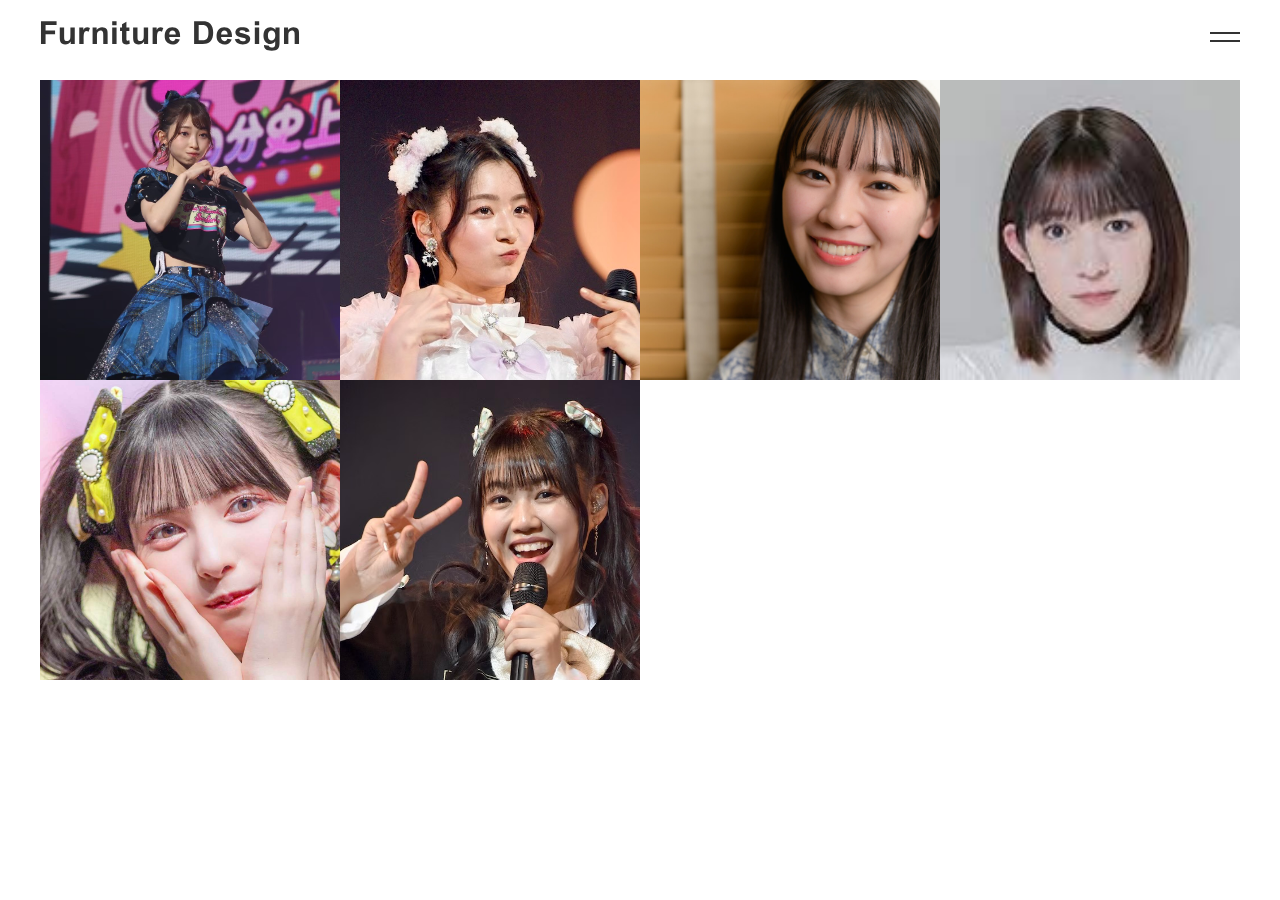
==== index.html @ 356cf476 "ヘッダーまで実装" ====
<!DOCTYPE html>
<html lang="en">
<head>
    <meta charset="UTF-8">
    <meta name="viewport" content="width=device-width, initial-scale=1.0">
    <link rel="stylesheet" type="text/css" href="./index.css">
    <title>Document</title>
</head>
<body>
    <header>
        <h1><a href="index.html"><img src="./img//logo.svg" alt="Furniture Design"></a></h1>
        <div class="hamburger">
            <span></span>
            <span></span>
        </div>
    </header>

    <!-- 写真一覧 -->
   
    <div id="image-container"> </div>
  
    <!-- <div>
        <div>
            <img src="" alt="">
        </div>
    </div> -->

    <script src="script.js"></script>
</body>
</html>
---- index.css ----
body{
    margin: 0;
    font-size: 100%;
}

body {
    color: #333;
}

header {
    height: 80px;  
    margin:0 auto;
    padding: 0 40px;
    max-width: 1280px;
    display: flex;
    align-items: center;
    z-index: 100;
}


.hamburger{
    width: 30px;
    line-height: 80px;
    margin-left: auto;
}

.hamburger span{
    display: block;
    width: 30px;
    height: 2px;
    background-color: #333;
    margin-bottom: 6px;
}

.item-wrapper{
    padding: 0 40px;
    max-width: 1280px;
    display: flex;
}

#image-container {
    display: flex;
    flex-wrap: wrap;
    padding: 0 40px;
    max-width: 1280px;
    margin: 0 auto;
}

.image-wrapper {
    width: 25%; /* 各画像を25%の幅に設定 */
    padding-top: 25%; /* 正方形を維持するためのパディング */
    position: relative; /* 子要素の絶対位置を正しく機能させるために必要 */
    box-sizing: border-box;
    padding-left: 20px;
    padding-right: 20px;
}

.image {
    position: absolute;
    top: 0;
    left: 0;
    width: 100%;
    height: 100%;
    object-fit: cover; /* 画像を親要素に合わせて切り抜く */
}
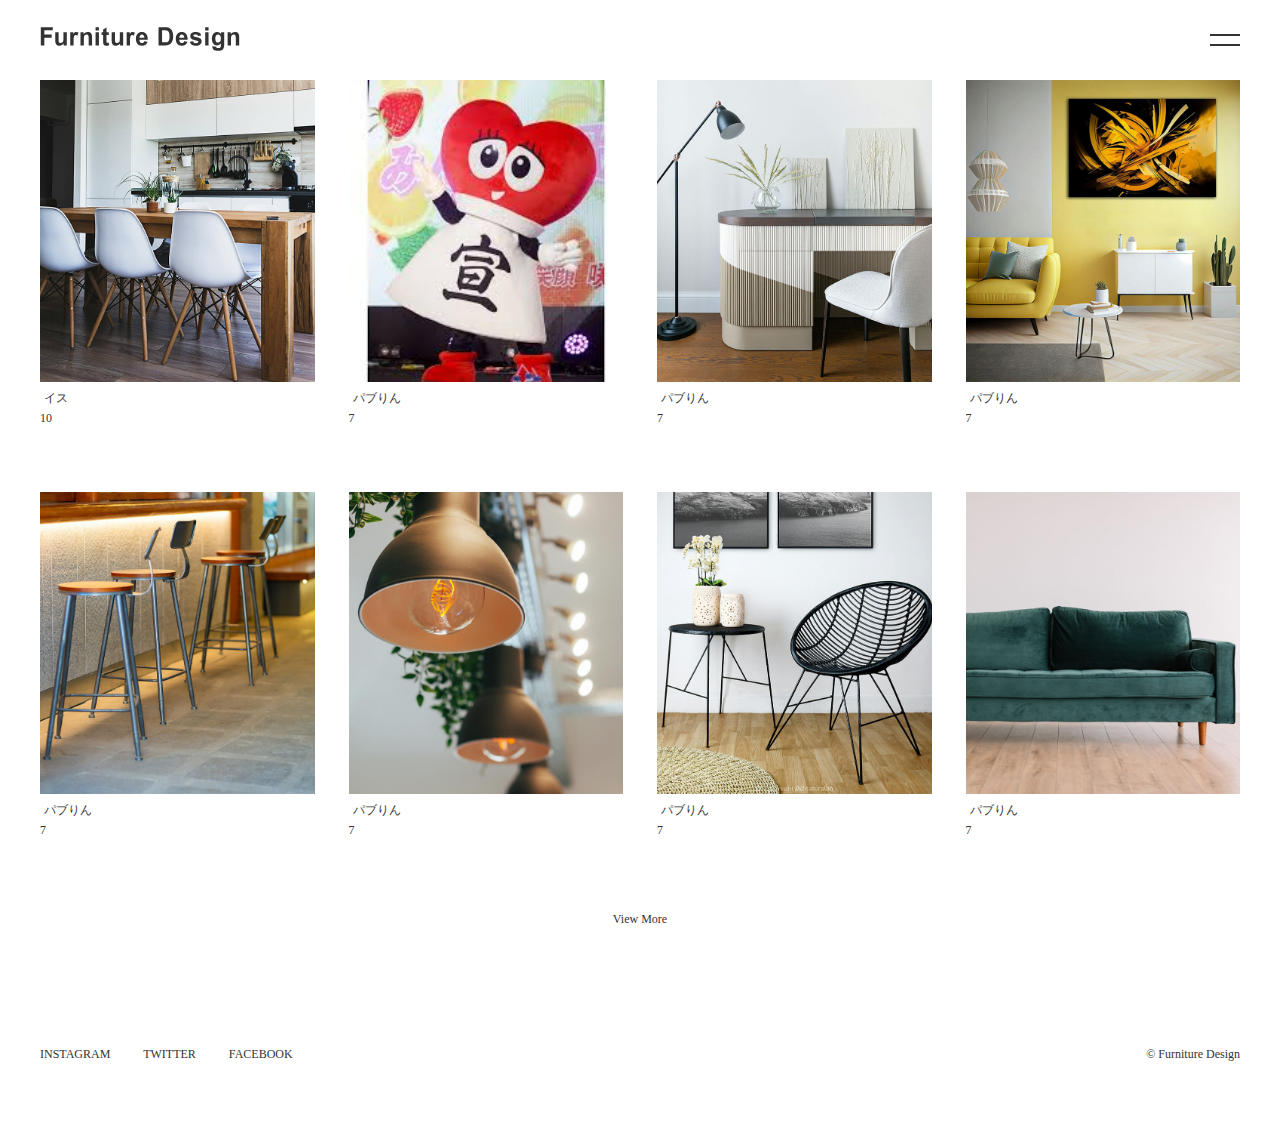
==== commit 7f9d4c51: "Merge pull request #1 from hiroto22/feature-top-page" ====
--- a/index.html
+++ b/index.html
@@ -4,26 +4,47 @@
     <meta charset="UTF-8">
     <meta name="viewport" content="width=device-width, initial-scale=1.0">
     <link rel="stylesheet" type="text/css" href="./index.css">
-    <title>Document</title>
+    <link rel="stylesheet" type="text/css" href="./responsive.css">
+    <link rel="icon" href="./img/favicon.ico">
+    <title>Furniture Design</title>
 </head>
 <body>
     <header>
         <h1><a href="index.html"><img src="./img//logo.svg" alt="Furniture Design"></a></h1>
+
         <div class="hamburger">
             <span></span>
             <span></span>
         </div>
     </header>
 
+    
+
     <!-- 写真一覧 -->
    
-    <div id="image-container"> </div>
+    <div id="image-container"></div>
+
+    <div class="more-wrapper">
+        <a href="./products.html" class="more">View More</a>
+    </div>  
+   
   
-    <!-- <div>
-        <div>
-            <img src="" alt="">
+    <!-- <div id="image-container">
+        <div class="image-wrapper">
+            <img class="image" src="" alt="">
         </div>
     </div> -->
+
+    <footer>
+        <div>
+            <a href="">INSTAGRAM</a>
+            <a href="">TWITTER</a>
+            <a href="">FACEBOOK</a>
+        </div>
+        <p class="copyright">
+            © Furniture Design
+        </p>
+    </footer>
 
     <script src="script.js"></script>
 </body>
--- a/index.css
+++ b/index.css
@@ -1,6 +1,17 @@
 body{
     margin: 0;
     font-size: 100%;
+    max-width: 1380px;
+}
+
+div,p{
+    margin: 0;
+}
+
+a{
+    text-decoration: none;
+    color: #333;
+    font-size: 0.75rem;
 }
 
 body {
@@ -9,57 +20,120 @@
 
 header {
     height: 80px;  
-    margin:0 auto;
+    margin: 0 auto;
     padding: 0 40px;
     max-width: 1280px;
     display: flex;
     align-items: center;
     z-index: 100;
+    position: sticky;
+    top: 0;
+    background-color: white;
+}
+
+header img{
+    width: 200px;
+}
+
+header h1:hover {
+    opacity: 0.8;
+}
+
+.hamburger {
+    width: 30px;
+    height: 24px;
+    display: flex;
+    flex-direction: column;
+    justify-content: center;
+    margin-left: auto;
+    position: relative;
+}
+
+.hamburger span {
+    display: block;
+    width: 100%;
+    height: 2px;
+    background-color: #333;
+    position: absolute;
+    left: 0;
+    transition: transform 0.3s ease;
+    transform-origin: center;
+}
+
+.hamburger span:nth-child(1) {
+    top: 6px;
+}
+
+.hamburger span:nth-child(2) {
+    top: 16px;
+}
+
+.hamburger.active span:nth-child(1) {
+    transform: rotate(45deg);
+    top: 11px;
+}
+
+.hamburger.active span:nth-child(2) {
+    transform: rotate(-45deg);
+    top: 11px;
 }
 
 
-.hamburger{
-    width: 30px;
-    line-height: 80px;
-    margin-left: auto;
+#image-container{
+    padding: 0 40px;
+    max-width: 1280px;
+    display: grid;
+    grid-template-columns: repeat(4,1fr);
+    grid-auto-rows: 1fr;
+    gap: 34px;
 }
 
-.hamburger span{
-    display: block;
-    width: 30px;
-    height: 2px;
-    background-color: #333;
-    margin-bottom: 6px;
+
+.image-wrapper{
+    width: 100%;
 }
 
-.item-wrapper{
+.link:hover{
+    opacity: 0.8;
+}
+
+
+.image{
+    width: 100%;
+    height: 80%;
+    object-fit: cover;
+}
+
+.item-name{
+    margin: 4px;
+    font-size: 0.75rem;
+}
+
+.item-number{
+    font-size: 0.75rem;
+}
+
+
+.more-wrapper{
+    margin-top: 40px;
     padding: 0 40px;
     max-width: 1280px;
+    text-align: center;
+}
+
+footer{
+    padding: 0 40px;
+    max-width: 1280px;
+    margin-top: 120px;
+    margin-bottom: 80px;
+    font-size: 0.75rem;
     display: flex;
 }
 
-#image-container {
-    display: flex;
-    flex-wrap: wrap;
-    padding: 0 40px;
-    max-width: 1280px;
-    margin: 0 auto;
+footer a{
+    margin-right: 30px;
 }
 
-.image-wrapper {
-    width: 25%; /* 各画像を25%の幅に設定 */
-    padding-top: 25%; /* 正方形を維持するためのパディング */
-    position: relative; /* 子要素の絶対位置を正しく機能させるために必要 */
-    box-sizing: border-box;
-    padding-left: 20px;
-    padding-right: 20px;
+.copyright{
+    margin-left: auto;
 }
-
-.image {
-    position: absolute;
-    top: 0;
-    left: 0;
-    width: 100%;
-    height: 100%;
-    object-fit: cover; /* 画像を親要素に合わせて切り抜く */
-}--- a/responsive.css
+++ b/responsive.css
@@ -0,0 +1,21 @@
+@media all and (max-width:900px){
+
+    #image-container{
+        grid-template-columns: repeat(2,1fr);
+        grid-auto-rows: 1fr;
+        gap: 40px 20px;
+    }
+
+    footer{
+        display: block;
+    }
+    
+    footer a{
+        margin-right: 20px;
+    }
+
+    footer div{
+        display: inline;
+        width: 100%;
+    }
+}